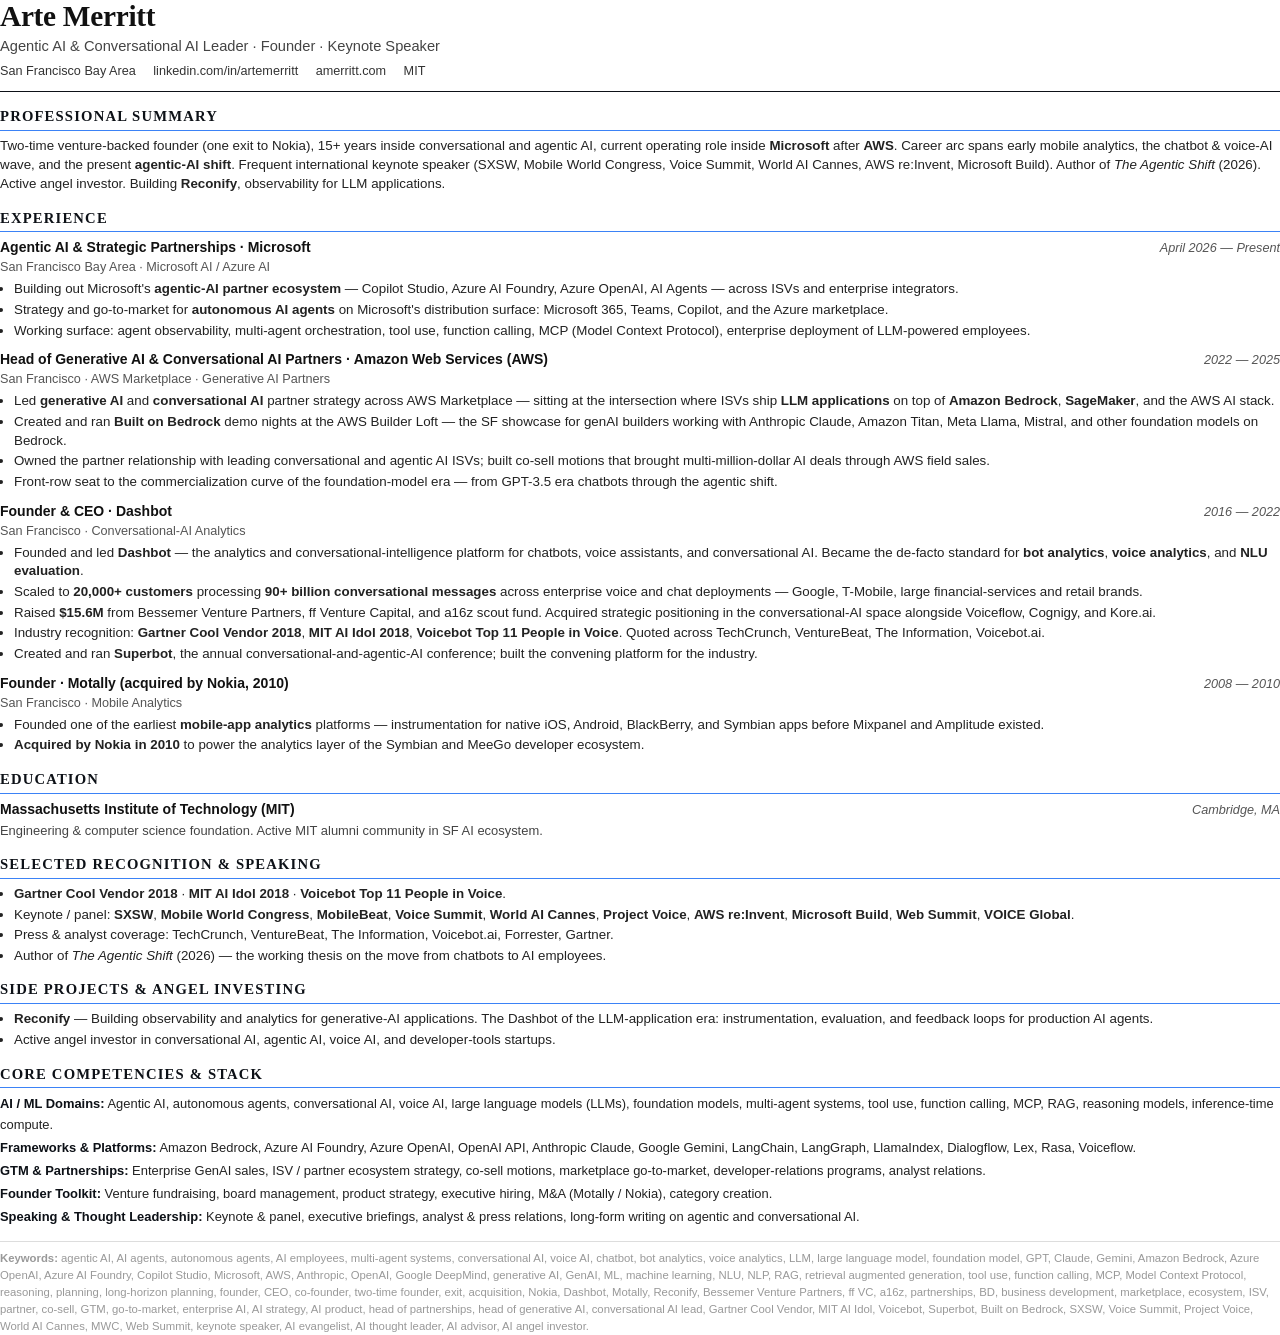
==== assets/cv.html @ 261189ea "Add ATS-optimized CV PDF + download buttons - assets/arte_merritt_cv.pdf: single-page Letter PDF, AT" ====
<!doctype html>
<html lang="en">
<head>
<meta charset="utf-8" />
<title>Arte Merritt — Curriculum Vitae</title>
<style>
@page { size: Letter; margin: 0.55in 0.6in; }
* { box-sizing: border-box; margin: 0; padding: 0; }
html, body { font-family: 'Helvetica Neue', Helvetica, Arial, sans-serif; color: #111; font-size: 10.5pt; line-height: 1.42; -webkit-print-color-adjust: exact; print-color-adjust: exact; }
h1 { font-family: Georgia, 'Times New Roman', serif; font-size: 22pt; font-weight: 700; letter-spacing: -0.01em; line-height: 1.1; margin-bottom: 4px; }
.subtitle { font-size: 11pt; color: #444; margin-bottom: 6px; }
.contact-line { font-size: 9.5pt; color: #333; margin-bottom: 14px; padding-bottom: 10px; border-bottom: 1.5px solid #0d1117; }
.contact-line span { margin-right: 14px; }
h2 { font-family: Georgia, serif; font-size: 11pt; font-weight: 700; text-transform: uppercase; letter-spacing: 0.08em; color: #0d1117; margin-top: 14px; margin-bottom: 6px; padding-bottom: 3px; border-bottom: 1px solid #3b82f6; }
.summary { font-size: 10pt; color: #222; margin-bottom: 6px; }
.job { margin-bottom: 10px; }
.job-head { display: flex; justify-content: space-between; align-items: baseline; margin-bottom: 1px; }
.job-title { font-weight: 700; font-size: 10.5pt; color: #111; }
.job-co { font-weight: 600; }
.job-dates { font-size: 9.5pt; color: #555; font-style: italic; }
.job-loc { font-size: 9.5pt; color: #555; margin-bottom: 3px; }
ul { margin-left: 14px; margin-top: 2px; }
li { font-size: 10pt; color: #222; margin-bottom: 2px; line-height: 1.4; }
.skills { font-size: 9.7pt; color: #222; line-height: 1.55; }
.skills-row { margin-bottom: 3px; }
.skills-cat { font-weight: 700; color: #0d1117; }
.edu-row { display: flex; justify-content: space-between; align-items: baseline; margin-bottom: 2px; }
.edu-school { font-weight: 700; }
.edu-detail { font-size: 9.7pt; color: #444; margin-bottom: 6px; }
.kw-block { font-size: 8.5pt; color: #999; line-height: 1.5; margin-top: 14px; padding-top: 8px; border-top: 1px solid #ddd; }
.two-col { display: flex; gap: 20px; }
.two-col > div { flex: 1; }
</style>
</head>
<body>

<h1>Arte Merritt</h1>
<div class="subtitle">Agentic AI &amp; Conversational AI Leader · Founder · Keynote Speaker</div>
<div class="contact-line">
  <span>San Francisco Bay Area</span>
  <span>linkedin.com/in/artemerritt</span>
  <span>amerritt.com</span>
  <span>MIT</span>
</div>

<h2>Professional Summary</h2>
<p class="summary">Two-time venture-backed founder (one exit to Nokia), 15+ years inside conversational and agentic AI, current operating role inside <strong>Microsoft</strong> after <strong>AWS</strong>. Career arc spans early mobile analytics, the chatbot &amp; voice-AI wave, and the present <strong>agentic-AI shift</strong>. Frequent international keynote speaker (SXSW, Mobile World Congress, Voice Summit, World AI Cannes, AWS re:Invent, Microsoft Build). Author of <em>The Agentic Shift</em> (2026). Active angel investor. Building <strong>Reconify</strong>, observability for LLM applications.</p>

<h2>Experience</h2>

<div class="job">
  <div class="job-head">
    <span><span class="job-title">Agentic AI &amp; Strategic Partnerships · </span><span class="job-co">Microsoft</span></span>
    <span class="job-dates">April 2026 — Present</span>
  </div>
  <div class="job-loc">San Francisco Bay Area · Microsoft AI / Azure AI</div>
  <ul>
    <li>Building out Microsoft's <strong>agentic-AI partner ecosystem</strong> — Copilot Studio, Azure AI Foundry, Azure OpenAI, AI Agents — across ISVs and enterprise integrators.</li>
    <li>Strategy and go-to-market for <strong>autonomous AI agents</strong> on Microsoft's distribution surface: Microsoft 365, Teams, Copilot, and the Azure marketplace.</li>
    <li>Working surface: agent observability, multi-agent orchestration, tool use, function calling, MCP (Model Context Protocol), enterprise deployment of LLM-powered employees.</li>
  </ul>
</div>

<div class="job">
  <div class="job-head">
    <span><span class="job-title">Head of Generative AI &amp; Conversational AI Partners · </span><span class="job-co">Amazon Web Services (AWS)</span></span>
    <span class="job-dates">2022 — 2025</span>
  </div>
  <div class="job-loc">San Francisco · AWS Marketplace · Generative AI Partners</div>
  <ul>
    <li>Led <strong>generative AI</strong> and <strong>conversational AI</strong> partner strategy across AWS Marketplace — sitting at the intersection where ISVs ship <strong>LLM applications</strong> on top of <strong>Amazon Bedrock</strong>, <strong>SageMaker</strong>, and the AWS AI stack.</li>
    <li>Created and ran <strong>Built on Bedrock</strong> demo nights at the AWS Builder Loft — the SF showcase for genAI builders working with Anthropic Claude, Amazon Titan, Meta Llama, Mistral, and other foundation models on Bedrock.</li>
    <li>Owned the partner relationship with leading conversational and agentic AI ISVs; built co-sell motions that brought multi-million-dollar AI deals through AWS field sales.</li>
    <li>Front-row seat to the commercialization curve of the foundation-model era — from GPT-3.5 era chatbots through the agentic shift.</li>
  </ul>
</div>

<div class="job">
  <div class="job-head">
    <span><span class="job-title">Founder &amp; CEO · </span><span class="job-co">Dashbot</span></span>
    <span class="job-dates">2016 — 2022</span>
  </div>
  <div class="job-loc">San Francisco · Conversational-AI Analytics</div>
  <ul>
    <li>Founded and led <strong>Dashbot</strong> — the analytics and conversational-intelligence platform for chatbots, voice assistants, and conversational AI. Became the de-facto standard for <strong>bot analytics</strong>, <strong>voice analytics</strong>, and <strong>NLU evaluation</strong>.</li>
    <li>Scaled to <strong>20,000+ customers</strong> processing <strong>90+ billion conversational messages</strong> across enterprise voice and chat deployments — Google, T-Mobile, large financial-services and retail brands.</li>
    <li>Raised <strong>$15.6M</strong> from Bessemer Venture Partners, ff Venture Capital, and a16z scout fund. Acquired strategic positioning in the conversational-AI space alongside Voiceflow, Cognigy, and Kore.ai.</li>
    <li>Industry recognition: <strong>Gartner Cool Vendor 2018</strong>, <strong>MIT AI Idol 2018</strong>, <strong>Voicebot Top 11 People in Voice</strong>. Quoted across TechCrunch, VentureBeat, The Information, Voicebot.ai.</li>
    <li>Created and ran <strong>Superbot</strong>, the annual conversational-and-agentic-AI conference; built the convening platform for the industry.</li>
  </ul>
</div>

<div class="job">
  <div class="job-head">
    <span><span class="job-title">Founder · </span><span class="job-co">Motally (acquired by Nokia, 2010)</span></span>
    <span class="job-dates">2008 — 2010</span>
  </div>
  <div class="job-loc">San Francisco · Mobile Analytics</div>
  <ul>
    <li>Founded one of the earliest <strong>mobile-app analytics</strong> platforms — instrumentation for native iOS, Android, BlackBerry, and Symbian apps before Mixpanel and Amplitude existed.</li>
    <li><strong>Acquired by Nokia in 2010</strong> to power the analytics layer of the Symbian and MeeGo developer ecosystem.</li>
  </ul>
</div>

<h2>Education</h2>
<div class="edu-row">
  <span><span class="edu-school">Massachusetts Institute of Technology (MIT)</span></span>
  <span class="job-dates">Cambridge, MA</span>
</div>
<p class="edu-detail">Engineering &amp; computer science foundation. Active MIT alumni community in SF AI ecosystem.</p>

<h2>Selected Recognition &amp; Speaking</h2>
<ul>
  <li><strong>Gartner Cool Vendor 2018</strong> · <strong>MIT AI Idol 2018</strong> · <strong>Voicebot Top 11 People in Voice</strong>.</li>
  <li>Keynote / panel: <strong>SXSW</strong>, <strong>Mobile World Congress</strong>, <strong>MobileBeat</strong>, <strong>Voice Summit</strong>, <strong>World AI Cannes</strong>, <strong>Project Voice</strong>, <strong>AWS re:Invent</strong>, <strong>Microsoft Build</strong>, <strong>Web Summit</strong>, <strong>VOICE Global</strong>.</li>
  <li>Press &amp; analyst coverage: TechCrunch, VentureBeat, The Information, Voicebot.ai, Forrester, Gartner.</li>
  <li>Author of <em>The Agentic Shift</em> (2026) — the working thesis on the move from chatbots to AI employees.</li>
</ul>

<h2>Side Projects &amp; Angel Investing</h2>
<ul>
  <li><strong>Reconify</strong> — Building observability and analytics for generative-AI applications. The Dashbot of the LLM-application era: instrumentation, evaluation, and feedback loops for production AI agents.</li>
  <li>Active angel investor in conversational AI, agentic AI, voice AI, and developer-tools startups.</li>
</ul>

<h2>Core Competencies &amp; Stack</h2>
<div class="skills">
  <div class="skills-row"><span class="skills-cat">AI / ML Domains:</span> Agentic AI, autonomous agents, conversational AI, voice AI, large language models (LLMs), foundation models, multi-agent systems, tool use, function calling, MCP, RAG, reasoning models, inference-time compute.</div>
  <div class="skills-row"><span class="skills-cat">Frameworks &amp; Platforms:</span> Amazon Bedrock, Azure AI Foundry, Azure OpenAI, OpenAI API, Anthropic Claude, Google Gemini, LangChain, LangGraph, LlamaIndex, Dialogflow, Lex, Rasa, Voiceflow.</div>
  <div class="skills-row"><span class="skills-cat">GTM &amp; Partnerships:</span> Enterprise GenAI sales, ISV / partner ecosystem strategy, co-sell motions, marketplace go-to-market, developer-relations programs, analyst relations.</div>
  <div class="skills-row"><span class="skills-cat">Founder Toolkit:</span> Venture fundraising, board management, product strategy, executive hiring, M&amp;A (Motally / Nokia), category creation.</div>
  <div class="skills-row"><span class="skills-cat">Speaking &amp; Thought Leadership:</span> Keynote &amp; panel, executive briefings, analyst &amp; press relations, long-form writing on agentic and conversational AI.</div>
</div>

<div class="kw-block">
<strong>Keywords:</strong> agentic AI, AI agents, autonomous agents, AI employees, multi-agent systems, conversational AI, voice AI, chatbot, bot analytics, voice analytics, LLM, large language model, foundation model, GPT, Claude, Gemini, Amazon Bedrock, Azure OpenAI, Azure AI Foundry, Copilot Studio, Microsoft, AWS, Anthropic, OpenAI, Google DeepMind, generative AI, GenAI, ML, machine learning, NLU, NLP, RAG, retrieval augmented generation, tool use, function calling, MCP, Model Context Protocol, reasoning, planning, long-horizon planning, founder, CEO, co-founder, two-time founder, exit, acquisition, Nokia, Dashbot, Motally, Reconify, Bessemer Venture Partners, ff VC, a16z, partnerships, BD, business development, marketplace, ecosystem, ISV, partner, co-sell, GTM, go-to-market, enterprise AI, AI strategy, AI product, head of partnerships, head of generative AI, conversational AI lead, Gartner Cool Vendor, MIT AI Idol, Voicebot, Superbot, Built on Bedrock, SXSW, Voice Summit, Project Voice, World AI Cannes, MWC, Web Summit, keynote speaker, AI evangelist, AI thought leader, AI advisor, AI angel investor.
</div>

</body>
</html>
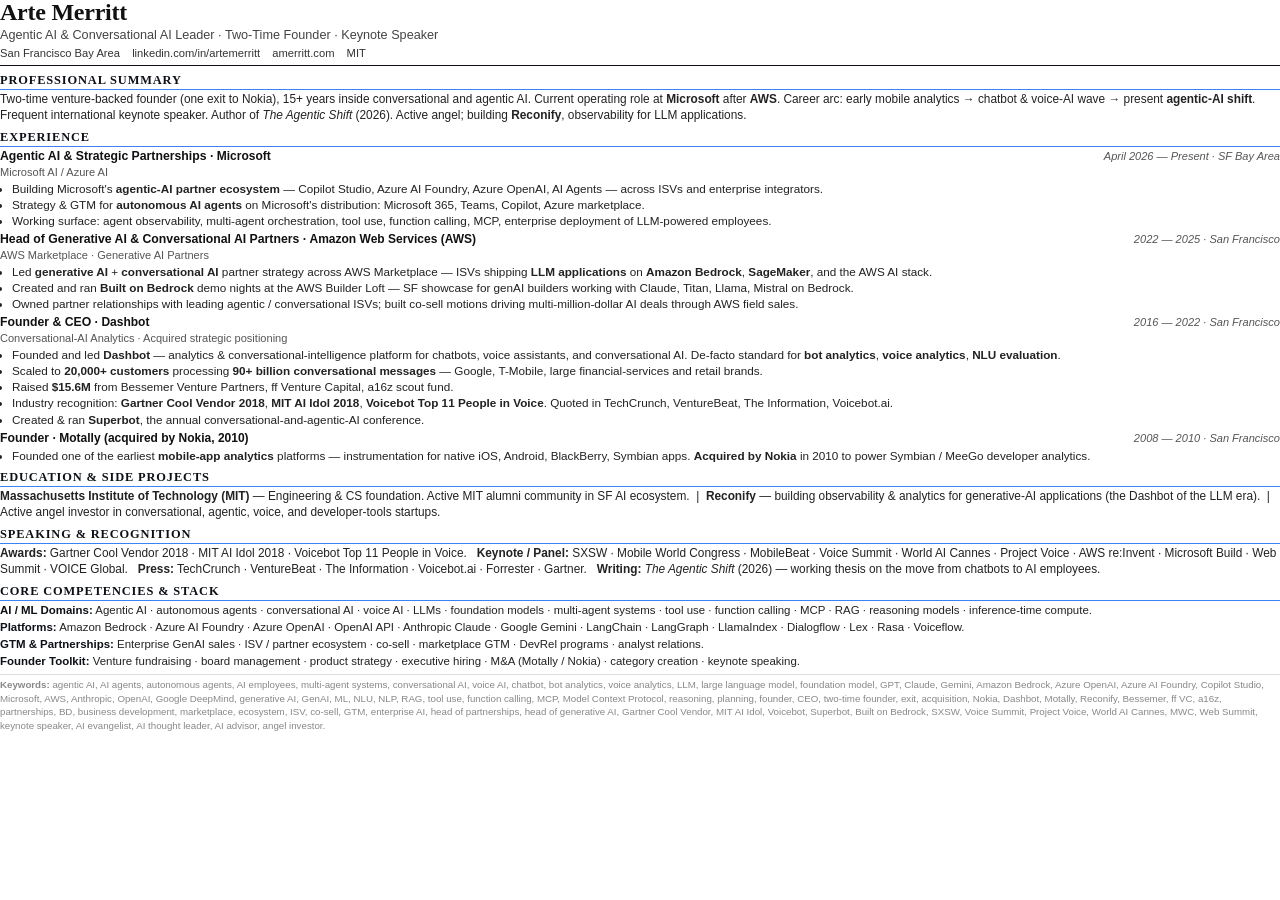
==== commit 681f940f: "CV: 1-page tightened version + prominent sticky top-bar download CTA - CV PDF: compressed to single " ====
--- a/assets/cv.html
+++ b/assets/cv.html
@@ -4,38 +4,33 @@
 <meta charset="utf-8" />
 <title>Arte Merritt — Curriculum Vitae</title>
 <style>
-@page { size: Letter; margin: 0.55in 0.6in; }
+@page { size: Letter; margin: 0.35in 0.5in; }
 * { box-sizing: border-box; margin: 0; padding: 0; }
-html, body { font-family: 'Helvetica Neue', Helvetica, Arial, sans-serif; color: #111; font-size: 10.5pt; line-height: 1.42; -webkit-print-color-adjust: exact; print-color-adjust: exact; }
-h1 { font-family: Georgia, 'Times New Roman', serif; font-size: 22pt; font-weight: 700; letter-spacing: -0.01em; line-height: 1.1; margin-bottom: 4px; }
-.subtitle { font-size: 11pt; color: #444; margin-bottom: 6px; }
-.contact-line { font-size: 9.5pt; color: #333; margin-bottom: 14px; padding-bottom: 10px; border-bottom: 1.5px solid #0d1117; }
-.contact-line span { margin-right: 14px; }
-h2 { font-family: Georgia, serif; font-size: 11pt; font-weight: 700; text-transform: uppercase; letter-spacing: 0.08em; color: #0d1117; margin-top: 14px; margin-bottom: 6px; padding-bottom: 3px; border-bottom: 1px solid #3b82f6; }
-.summary { font-size: 10pt; color: #222; margin-bottom: 6px; }
-.job { margin-bottom: 10px; }
-.job-head { display: flex; justify-content: space-between; align-items: baseline; margin-bottom: 1px; }
-.job-title { font-weight: 700; font-size: 10.5pt; color: #111; }
+html, body { font-family: 'Helvetica Neue', Helvetica, Arial, sans-serif; color: #111; font-size: 9pt; line-height: 1.3; -webkit-print-color-adjust: exact; print-color-adjust: exact; }
+h1 { font-family: Georgia, 'Times New Roman', serif; font-size: 18pt; font-weight: 700; letter-spacing: -0.01em; line-height: 1.05; margin-bottom: 2px; }
+.subtitle { font-size: 9.5pt; color: #444; margin-bottom: 2px; }
+.contact-line { font-size: 8.4pt; color: #333; margin-bottom: 6px; padding-bottom: 5px; border-bottom: 1.4px solid #0d1117; }
+.contact-line span { margin-right: 9px; }
+h2 { font-family: Georgia, serif; font-size: 9.3pt; font-weight: 700; text-transform: uppercase; letter-spacing: 0.07em; color: #0d1117; margin-top: 6px; margin-bottom: 2px; padding-bottom: 1px; border-bottom: 1px solid #3b82f6; }
+.summary { font-size: 8.9pt; color: #222; margin-bottom: 1px; }
+.job { margin-bottom: 4px; }
+.job-head { display: flex; justify-content: space-between; align-items: baseline; }
+.job-title { font-weight: 700; font-size: 9.2pt; color: #111; }
 .job-co { font-weight: 600; }
-.job-dates { font-size: 9.5pt; color: #555; font-style: italic; }
-.job-loc { font-size: 9.5pt; color: #555; margin-bottom: 3px; }
-ul { margin-left: 14px; margin-top: 2px; }
-li { font-size: 10pt; color: #222; margin-bottom: 2px; line-height: 1.4; }
-.skills { font-size: 9.7pt; color: #222; line-height: 1.55; }
-.skills-row { margin-bottom: 3px; }
+.job-dates { font-size: 8.3pt; color: #555; font-style: italic; }
+.job-loc { font-size: 8.3pt; color: #555; margin-bottom: 1px; }
+ul { margin-left: 12px; margin-top: 1px; }
+li { font-size: 8.8pt; color: #222; margin-bottom: 1px; line-height: 1.3; }
+.skills { font-size: 8.6pt; color: #222; line-height: 1.38; }
+.skills-row { margin-bottom: 1px; }
 .skills-cat { font-weight: 700; color: #0d1117; }
-.edu-row { display: flex; justify-content: space-between; align-items: baseline; margin-bottom: 2px; }
-.edu-school { font-weight: 700; }
-.edu-detail { font-size: 9.7pt; color: #444; margin-bottom: 6px; }
-.kw-block { font-size: 8.5pt; color: #999; line-height: 1.5; margin-top: 14px; padding-top: 8px; border-top: 1px solid #ddd; }
-.two-col { display: flex; gap: 20px; }
-.two-col > div { flex: 1; }
+.kw-block { font-size: 7.3pt; color: #888; line-height: 1.38; margin-top: 5px; padding-top: 3px; border-top: 1px solid #ddd; }
 </style>
 </head>
 <body>
 
 <h1>Arte Merritt</h1>
-<div class="subtitle">Agentic AI &amp; Conversational AI Leader · Founder · Keynote Speaker</div>
+<div class="subtitle">Agentic AI &amp; Conversational AI Leader · Two-Time Founder · Keynote Speaker</div>
 <div class="contact-line">
   <span>San Francisco Bay Area</span>
   <span>linkedin.com/in/artemerritt</span>
@@ -44,96 +39,77 @@
 </div>
 
 <h2>Professional Summary</h2>
-<p class="summary">Two-time venture-backed founder (one exit to Nokia), 15+ years inside conversational and agentic AI, current operating role inside <strong>Microsoft</strong> after <strong>AWS</strong>. Career arc spans early mobile analytics, the chatbot &amp; voice-AI wave, and the present <strong>agentic-AI shift</strong>. Frequent international keynote speaker (SXSW, Mobile World Congress, Voice Summit, World AI Cannes, AWS re:Invent, Microsoft Build). Author of <em>The Agentic Shift</em> (2026). Active angel investor. Building <strong>Reconify</strong>, observability for LLM applications.</p>
+<p class="summary">Two-time venture-backed founder (one exit to Nokia), 15+ years inside conversational and agentic AI. Current operating role at <strong>Microsoft</strong> after <strong>AWS</strong>. Career arc: early mobile analytics → chatbot &amp; voice-AI wave → present <strong>agentic-AI shift</strong>. Frequent international keynote speaker. Author of <em>The Agentic Shift</em> (2026). Active angel; building <strong>Reconify</strong>, observability for LLM applications.</p>
 
 <h2>Experience</h2>
 
 <div class="job">
   <div class="job-head">
     <span><span class="job-title">Agentic AI &amp; Strategic Partnerships · </span><span class="job-co">Microsoft</span></span>
-    <span class="job-dates">April 2026 — Present</span>
+    <span class="job-dates">April 2026 — Present · SF Bay Area</span>
   </div>
-  <div class="job-loc">San Francisco Bay Area · Microsoft AI / Azure AI</div>
+  <div class="job-loc">Microsoft AI / Azure AI</div>
   <ul>
-    <li>Building out Microsoft's <strong>agentic-AI partner ecosystem</strong> — Copilot Studio, Azure AI Foundry, Azure OpenAI, AI Agents — across ISVs and enterprise integrators.</li>
-    <li>Strategy and go-to-market for <strong>autonomous AI agents</strong> on Microsoft's distribution surface: Microsoft 365, Teams, Copilot, and the Azure marketplace.</li>
-    <li>Working surface: agent observability, multi-agent orchestration, tool use, function calling, MCP (Model Context Protocol), enterprise deployment of LLM-powered employees.</li>
+    <li>Building Microsoft's <strong>agentic-AI partner ecosystem</strong> — Copilot Studio, Azure AI Foundry, Azure OpenAI, AI Agents — across ISVs and enterprise integrators.</li>
+    <li>Strategy &amp; GTM for <strong>autonomous AI agents</strong> on Microsoft's distribution: Microsoft 365, Teams, Copilot, Azure marketplace.</li>
+    <li>Working surface: agent observability, multi-agent orchestration, tool use, function calling, MCP, enterprise deployment of LLM-powered employees.</li>
   </ul>
 </div>
 
 <div class="job">
   <div class="job-head">
     <span><span class="job-title">Head of Generative AI &amp; Conversational AI Partners · </span><span class="job-co">Amazon Web Services (AWS)</span></span>
-    <span class="job-dates">2022 — 2025</span>
+    <span class="job-dates">2022 — 2025 · San Francisco</span>
   </div>
-  <div class="job-loc">San Francisco · AWS Marketplace · Generative AI Partners</div>
+  <div class="job-loc">AWS Marketplace · Generative AI Partners</div>
   <ul>
-    <li>Led <strong>generative AI</strong> and <strong>conversational AI</strong> partner strategy across AWS Marketplace — sitting at the intersection where ISVs ship <strong>LLM applications</strong> on top of <strong>Amazon Bedrock</strong>, <strong>SageMaker</strong>, and the AWS AI stack.</li>
-    <li>Created and ran <strong>Built on Bedrock</strong> demo nights at the AWS Builder Loft — the SF showcase for genAI builders working with Anthropic Claude, Amazon Titan, Meta Llama, Mistral, and other foundation models on Bedrock.</li>
-    <li>Owned the partner relationship with leading conversational and agentic AI ISVs; built co-sell motions that brought multi-million-dollar AI deals through AWS field sales.</li>
-    <li>Front-row seat to the commercialization curve of the foundation-model era — from GPT-3.5 era chatbots through the agentic shift.</li>
+    <li>Led <strong>generative AI</strong> + <strong>conversational AI</strong> partner strategy across AWS Marketplace — ISVs shipping <strong>LLM applications</strong> on <strong>Amazon Bedrock</strong>, <strong>SageMaker</strong>, and the AWS AI stack.</li>
+    <li>Created and ran <strong>Built on Bedrock</strong> demo nights at the AWS Builder Loft — SF showcase for genAI builders working with Claude, Titan, Llama, Mistral on Bedrock.</li>
+    <li>Owned partner relationships with leading agentic / conversational ISVs; built co-sell motions driving multi-million-dollar AI deals through AWS field sales.</li>
   </ul>
 </div>
 
 <div class="job">
   <div class="job-head">
     <span><span class="job-title">Founder &amp; CEO · </span><span class="job-co">Dashbot</span></span>
-    <span class="job-dates">2016 — 2022</span>
+    <span class="job-dates">2016 — 2022 · San Francisco</span>
   </div>
-  <div class="job-loc">San Francisco · Conversational-AI Analytics</div>
+  <div class="job-loc">Conversational-AI Analytics &middot; Acquired strategic positioning</div>
   <ul>
-    <li>Founded and led <strong>Dashbot</strong> — the analytics and conversational-intelligence platform for chatbots, voice assistants, and conversational AI. Became the de-facto standard for <strong>bot analytics</strong>, <strong>voice analytics</strong>, and <strong>NLU evaluation</strong>.</li>
-    <li>Scaled to <strong>20,000+ customers</strong> processing <strong>90+ billion conversational messages</strong> across enterprise voice and chat deployments — Google, T-Mobile, large financial-services and retail brands.</li>
-    <li>Raised <strong>$15.6M</strong> from Bessemer Venture Partners, ff Venture Capital, and a16z scout fund. Acquired strategic positioning in the conversational-AI space alongside Voiceflow, Cognigy, and Kore.ai.</li>
-    <li>Industry recognition: <strong>Gartner Cool Vendor 2018</strong>, <strong>MIT AI Idol 2018</strong>, <strong>Voicebot Top 11 People in Voice</strong>. Quoted across TechCrunch, VentureBeat, The Information, Voicebot.ai.</li>
-    <li>Created and ran <strong>Superbot</strong>, the annual conversational-and-agentic-AI conference; built the convening platform for the industry.</li>
+    <li>Founded and led <strong>Dashbot</strong> — analytics &amp; conversational-intelligence platform for chatbots, voice assistants, and conversational AI. De-facto standard for <strong>bot analytics</strong>, <strong>voice analytics</strong>, <strong>NLU evaluation</strong>.</li>
+    <li>Scaled to <strong>20,000+ customers</strong> processing <strong>90+ billion conversational messages</strong> — Google, T-Mobile, large financial-services and retail brands.</li>
+    <li>Raised <strong>$15.6M</strong> from Bessemer Venture Partners, ff Venture Capital, a16z scout fund.</li>
+    <li>Industry recognition: <strong>Gartner Cool Vendor 2018</strong>, <strong>MIT AI Idol 2018</strong>, <strong>Voicebot Top 11 People in Voice</strong>. Quoted in TechCrunch, VentureBeat, The Information, Voicebot.ai.</li>
+    <li>Created &amp; ran <strong>Superbot</strong>, the annual conversational-and-agentic-AI conference.</li>
   </ul>
 </div>
 
 <div class="job">
   <div class="job-head">
     <span><span class="job-title">Founder · </span><span class="job-co">Motally (acquired by Nokia, 2010)</span></span>
-    <span class="job-dates">2008 — 2010</span>
+    <span class="job-dates">2008 — 2010 · San Francisco</span>
   </div>
-  <div class="job-loc">San Francisco · Mobile Analytics</div>
   <ul>
-    <li>Founded one of the earliest <strong>mobile-app analytics</strong> platforms — instrumentation for native iOS, Android, BlackBerry, and Symbian apps before Mixpanel and Amplitude existed.</li>
-    <li><strong>Acquired by Nokia in 2010</strong> to power the analytics layer of the Symbian and MeeGo developer ecosystem.</li>
+    <li>Founded one of the earliest <strong>mobile-app analytics</strong> platforms — instrumentation for native iOS, Android, BlackBerry, Symbian apps. <strong>Acquired by Nokia</strong> in 2010 to power Symbian / MeeGo developer analytics.</li>
   </ul>
 </div>
 
-<h2>Education</h2>
-<div class="edu-row">
-  <span><span class="edu-school">Massachusetts Institute of Technology (MIT)</span></span>
-  <span class="job-dates">Cambridge, MA</span>
-</div>
-<p class="edu-detail">Engineering &amp; computer science foundation. Active MIT alumni community in SF AI ecosystem.</p>
+<h2>Education &amp; Side Projects</h2>
+<p class="summary"><strong>Massachusetts Institute of Technology (MIT)</strong> — Engineering &amp; CS foundation. Active MIT alumni community in SF AI ecosystem. &nbsp;|&nbsp; <strong>Reconify</strong> — building observability &amp; analytics for generative-AI applications (the Dashbot of the LLM era). &nbsp;|&nbsp; Active angel investor in conversational, agentic, voice, and developer-tools startups.</p>
 
-<h2>Selected Recognition &amp; Speaking</h2>
-<ul>
-  <li><strong>Gartner Cool Vendor 2018</strong> · <strong>MIT AI Idol 2018</strong> · <strong>Voicebot Top 11 People in Voice</strong>.</li>
-  <li>Keynote / panel: <strong>SXSW</strong>, <strong>Mobile World Congress</strong>, <strong>MobileBeat</strong>, <strong>Voice Summit</strong>, <strong>World AI Cannes</strong>, <strong>Project Voice</strong>, <strong>AWS re:Invent</strong>, <strong>Microsoft Build</strong>, <strong>Web Summit</strong>, <strong>VOICE Global</strong>.</li>
-  <li>Press &amp; analyst coverage: TechCrunch, VentureBeat, The Information, Voicebot.ai, Forrester, Gartner.</li>
-  <li>Author of <em>The Agentic Shift</em> (2026) — the working thesis on the move from chatbots to AI employees.</li>
-</ul>
-
-<h2>Side Projects &amp; Angel Investing</h2>
-<ul>
-  <li><strong>Reconify</strong> — Building observability and analytics for generative-AI applications. The Dashbot of the LLM-application era: instrumentation, evaluation, and feedback loops for production AI agents.</li>
-  <li>Active angel investor in conversational AI, agentic AI, voice AI, and developer-tools startups.</li>
-</ul>
+<h2>Speaking &amp; Recognition</h2>
+<p class="summary"><strong>Awards:</strong> Gartner Cool Vendor 2018 · MIT AI Idol 2018 · Voicebot Top 11 People in Voice. &nbsp; <strong>Keynote / Panel:</strong> SXSW · Mobile World Congress · MobileBeat · Voice Summit · World AI Cannes · Project Voice · AWS re:Invent · Microsoft Build · Web Summit · VOICE Global. &nbsp; <strong>Press:</strong> TechCrunch · VentureBeat · The Information · Voicebot.ai · Forrester · Gartner. &nbsp; <strong>Writing:</strong> <em>The Agentic Shift</em> (2026) — working thesis on the move from chatbots to AI employees.</p>
 
 <h2>Core Competencies &amp; Stack</h2>
 <div class="skills">
-  <div class="skills-row"><span class="skills-cat">AI / ML Domains:</span> Agentic AI, autonomous agents, conversational AI, voice AI, large language models (LLMs), foundation models, multi-agent systems, tool use, function calling, MCP, RAG, reasoning models, inference-time compute.</div>
-  <div class="skills-row"><span class="skills-cat">Frameworks &amp; Platforms:</span> Amazon Bedrock, Azure AI Foundry, Azure OpenAI, OpenAI API, Anthropic Claude, Google Gemini, LangChain, LangGraph, LlamaIndex, Dialogflow, Lex, Rasa, Voiceflow.</div>
-  <div class="skills-row"><span class="skills-cat">GTM &amp; Partnerships:</span> Enterprise GenAI sales, ISV / partner ecosystem strategy, co-sell motions, marketplace go-to-market, developer-relations programs, analyst relations.</div>
-  <div class="skills-row"><span class="skills-cat">Founder Toolkit:</span> Venture fundraising, board management, product strategy, executive hiring, M&amp;A (Motally / Nokia), category creation.</div>
-  <div class="skills-row"><span class="skills-cat">Speaking &amp; Thought Leadership:</span> Keynote &amp; panel, executive briefings, analyst &amp; press relations, long-form writing on agentic and conversational AI.</div>
+  <div class="skills-row"><span class="skills-cat">AI / ML Domains:</span> Agentic AI · autonomous agents · conversational AI · voice AI · LLMs · foundation models · multi-agent systems · tool use · function calling · MCP · RAG · reasoning models · inference-time compute.</div>
+  <div class="skills-row"><span class="skills-cat">Platforms:</span> Amazon Bedrock · Azure AI Foundry · Azure OpenAI · OpenAI API · Anthropic Claude · Google Gemini · LangChain · LangGraph · LlamaIndex · Dialogflow · Lex · Rasa · Voiceflow.</div>
+  <div class="skills-row"><span class="skills-cat">GTM &amp; Partnerships:</span> Enterprise GenAI sales · ISV / partner ecosystem · co-sell · marketplace GTM · DevRel programs · analyst relations.</div>
+  <div class="skills-row"><span class="skills-cat">Founder Toolkit:</span> Venture fundraising · board management · product strategy · executive hiring · M&amp;A (Motally / Nokia) · category creation · keynote speaking.</div>
 </div>
 
 <div class="kw-block">
-<strong>Keywords:</strong> agentic AI, AI agents, autonomous agents, AI employees, multi-agent systems, conversational AI, voice AI, chatbot, bot analytics, voice analytics, LLM, large language model, foundation model, GPT, Claude, Gemini, Amazon Bedrock, Azure OpenAI, Azure AI Foundry, Copilot Studio, Microsoft, AWS, Anthropic, OpenAI, Google DeepMind, generative AI, GenAI, ML, machine learning, NLU, NLP, RAG, retrieval augmented generation, tool use, function calling, MCP, Model Context Protocol, reasoning, planning, long-horizon planning, founder, CEO, co-founder, two-time founder, exit, acquisition, Nokia, Dashbot, Motally, Reconify, Bessemer Venture Partners, ff VC, a16z, partnerships, BD, business development, marketplace, ecosystem, ISV, partner, co-sell, GTM, go-to-market, enterprise AI, AI strategy, AI product, head of partnerships, head of generative AI, conversational AI lead, Gartner Cool Vendor, MIT AI Idol, Voicebot, Superbot, Built on Bedrock, SXSW, Voice Summit, Project Voice, World AI Cannes, MWC, Web Summit, keynote speaker, AI evangelist, AI thought leader, AI advisor, AI angel investor.
+<strong>Keywords:</strong> agentic AI, AI agents, autonomous agents, AI employees, multi-agent systems, conversational AI, voice AI, chatbot, bot analytics, voice analytics, LLM, large language model, foundation model, GPT, Claude, Gemini, Amazon Bedrock, Azure OpenAI, Azure AI Foundry, Copilot Studio, Microsoft, AWS, Anthropic, OpenAI, Google DeepMind, generative AI, GenAI, ML, NLU, NLP, RAG, tool use, function calling, MCP, Model Context Protocol, reasoning, planning, founder, CEO, two-time founder, exit, acquisition, Nokia, Dashbot, Motally, Reconify, Bessemer, ff VC, a16z, partnerships, BD, business development, marketplace, ecosystem, ISV, co-sell, GTM, enterprise AI, head of partnerships, head of generative AI, Gartner Cool Vendor, MIT AI Idol, Voicebot, Superbot, Built on Bedrock, SXSW, Voice Summit, Project Voice, World AI Cannes, MWC, Web Summit, keynote speaker, AI evangelist, AI thought leader, AI advisor, angel investor.
 </div>
 
 </body>
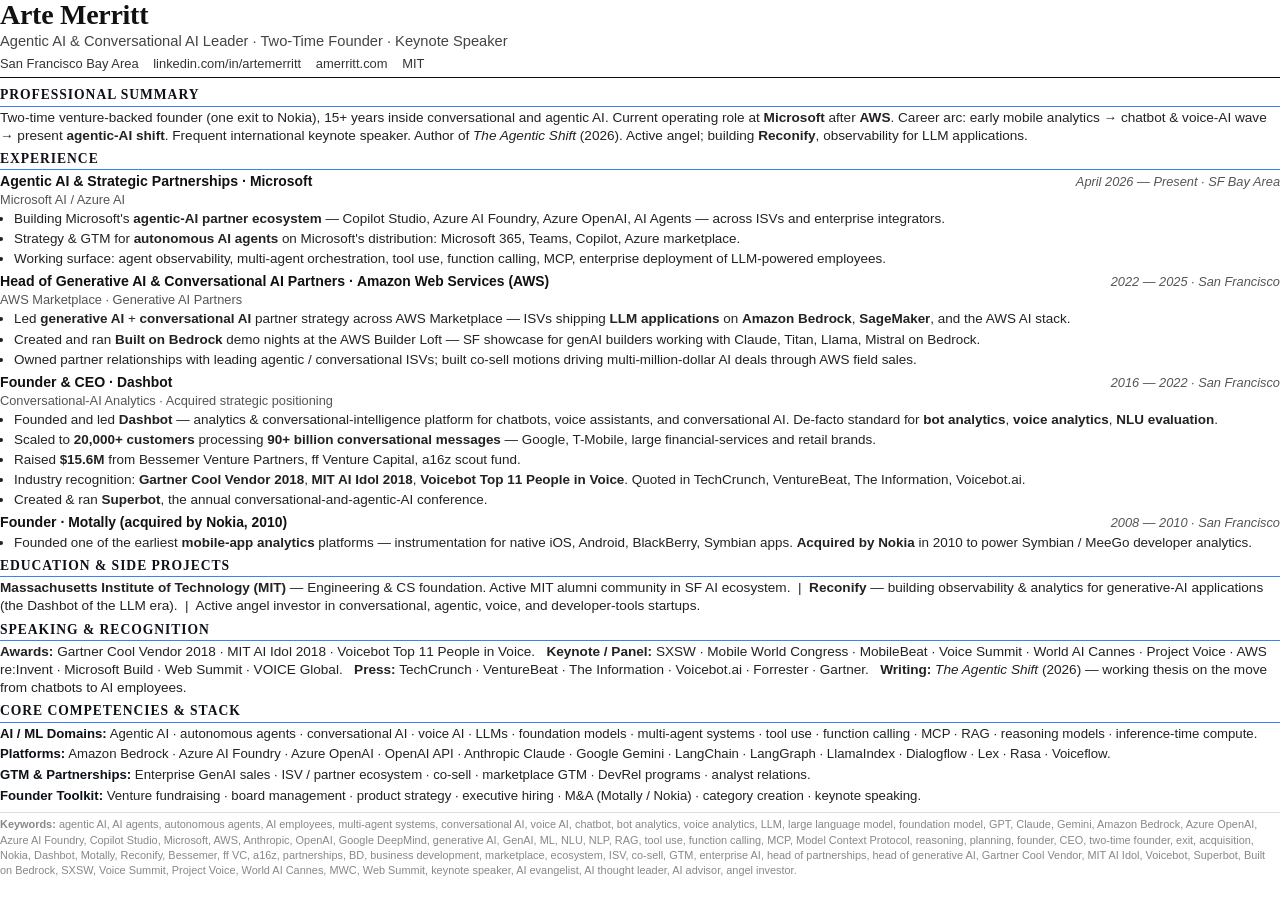
==== commit a06adda9: "CV: bump body to 10.4pt, headers 10.6pt for readability (kept on 2 pages, well within Babak's allowa" ====
--- a/assets/cv.html
+++ b/assets/cv.html
@@ -6,25 +6,25 @@
 <style>
 @page { size: Letter; margin: 0.35in 0.5in; }
 * { box-sizing: border-box; margin: 0; padding: 0; }
-html, body { font-family: 'Helvetica Neue', Helvetica, Arial, sans-serif; color: #111; font-size: 9pt; line-height: 1.3; -webkit-print-color-adjust: exact; print-color-adjust: exact; }
-h1 { font-family: Georgia, 'Times New Roman', serif; font-size: 18pt; font-weight: 700; letter-spacing: -0.01em; line-height: 1.05; margin-bottom: 2px; }
-.subtitle { font-size: 9.5pt; color: #444; margin-bottom: 2px; }
-.contact-line { font-size: 8.4pt; color: #333; margin-bottom: 6px; padding-bottom: 5px; border-bottom: 1.4px solid #0d1117; }
-.contact-line span { margin-right: 9px; }
-h2 { font-family: Georgia, serif; font-size: 9.3pt; font-weight: 700; text-transform: uppercase; letter-spacing: 0.07em; color: #0d1117; margin-top: 6px; margin-bottom: 2px; padding-bottom: 1px; border-bottom: 1px solid #3b82f6; }
-.summary { font-size: 8.9pt; color: #222; margin-bottom: 1px; }
+html, body { font-family: 'Helvetica Neue', Helvetica, Arial, sans-serif; color: #111; font-size: 10.4pt; line-height: 1.34; -webkit-print-color-adjust: exact; print-color-adjust: exact; }
+h1 { font-family: Georgia, 'Times New Roman', serif; font-size: 21pt; font-weight: 700; letter-spacing: -0.01em; line-height: 1.05; margin-bottom: 3px; }
+.subtitle { font-size: 11pt; color: #444; margin-bottom: 3px; }
+.contact-line { font-size: 9.7pt; color: #333; margin-bottom: 8px; padding-bottom: 5px; border-bottom: 1.4px solid #0d1117; }
+.contact-line span { margin-right: 11px; }
+h2 { font-family: Georgia, serif; font-size: 10.2pt; font-weight: 700; text-transform: uppercase; letter-spacing: 0.07em; color: #0d1117; margin-top: 5px; margin-bottom: 2px; padding-bottom: 1px; border-bottom: 1px solid #3b82f6; }
+.summary { font-size: 10.2pt; color: #222; margin-bottom: 2px; }
 .job { margin-bottom: 4px; }
 .job-head { display: flex; justify-content: space-between; align-items: baseline; }
-.job-title { font-weight: 700; font-size: 9.2pt; color: #111; }
+.job-title { font-weight: 700; font-size: 10.6pt; color: #111; }
 .job-co { font-weight: 600; }
-.job-dates { font-size: 8.3pt; color: #555; font-style: italic; }
-.job-loc { font-size: 8.3pt; color: #555; margin-bottom: 1px; }
-ul { margin-left: 12px; margin-top: 1px; }
-li { font-size: 8.8pt; color: #222; margin-bottom: 1px; line-height: 1.3; }
-.skills { font-size: 8.6pt; color: #222; line-height: 1.38; }
-.skills-row { margin-bottom: 1px; }
+.job-dates { font-size: 9.6pt; color: #555; font-style: italic; }
+.job-loc { font-size: 9.6pt; color: #555; margin-bottom: 1px; }
+ul { margin-left: 14px; margin-top: 2px; }
+li { font-size: 10.1pt; color: #222; margin-bottom: 2px; line-height: 1.34; }
+.skills { font-size: 9.9pt; color: #222; line-height: 1.42; }
+.skills-row { margin-bottom: 2px; }
 .skills-cat { font-weight: 700; color: #0d1117; }
-.kw-block { font-size: 7.3pt; color: #888; line-height: 1.38; margin-top: 5px; padding-top: 3px; border-top: 1px solid #ddd; }
+.kw-block { font-size: 8.2pt; color: #888; line-height: 1.4; margin-top: 7px; padding-top: 4px; border-top: 1px solid #ddd; }
 </style>
 </head>
 <body>
